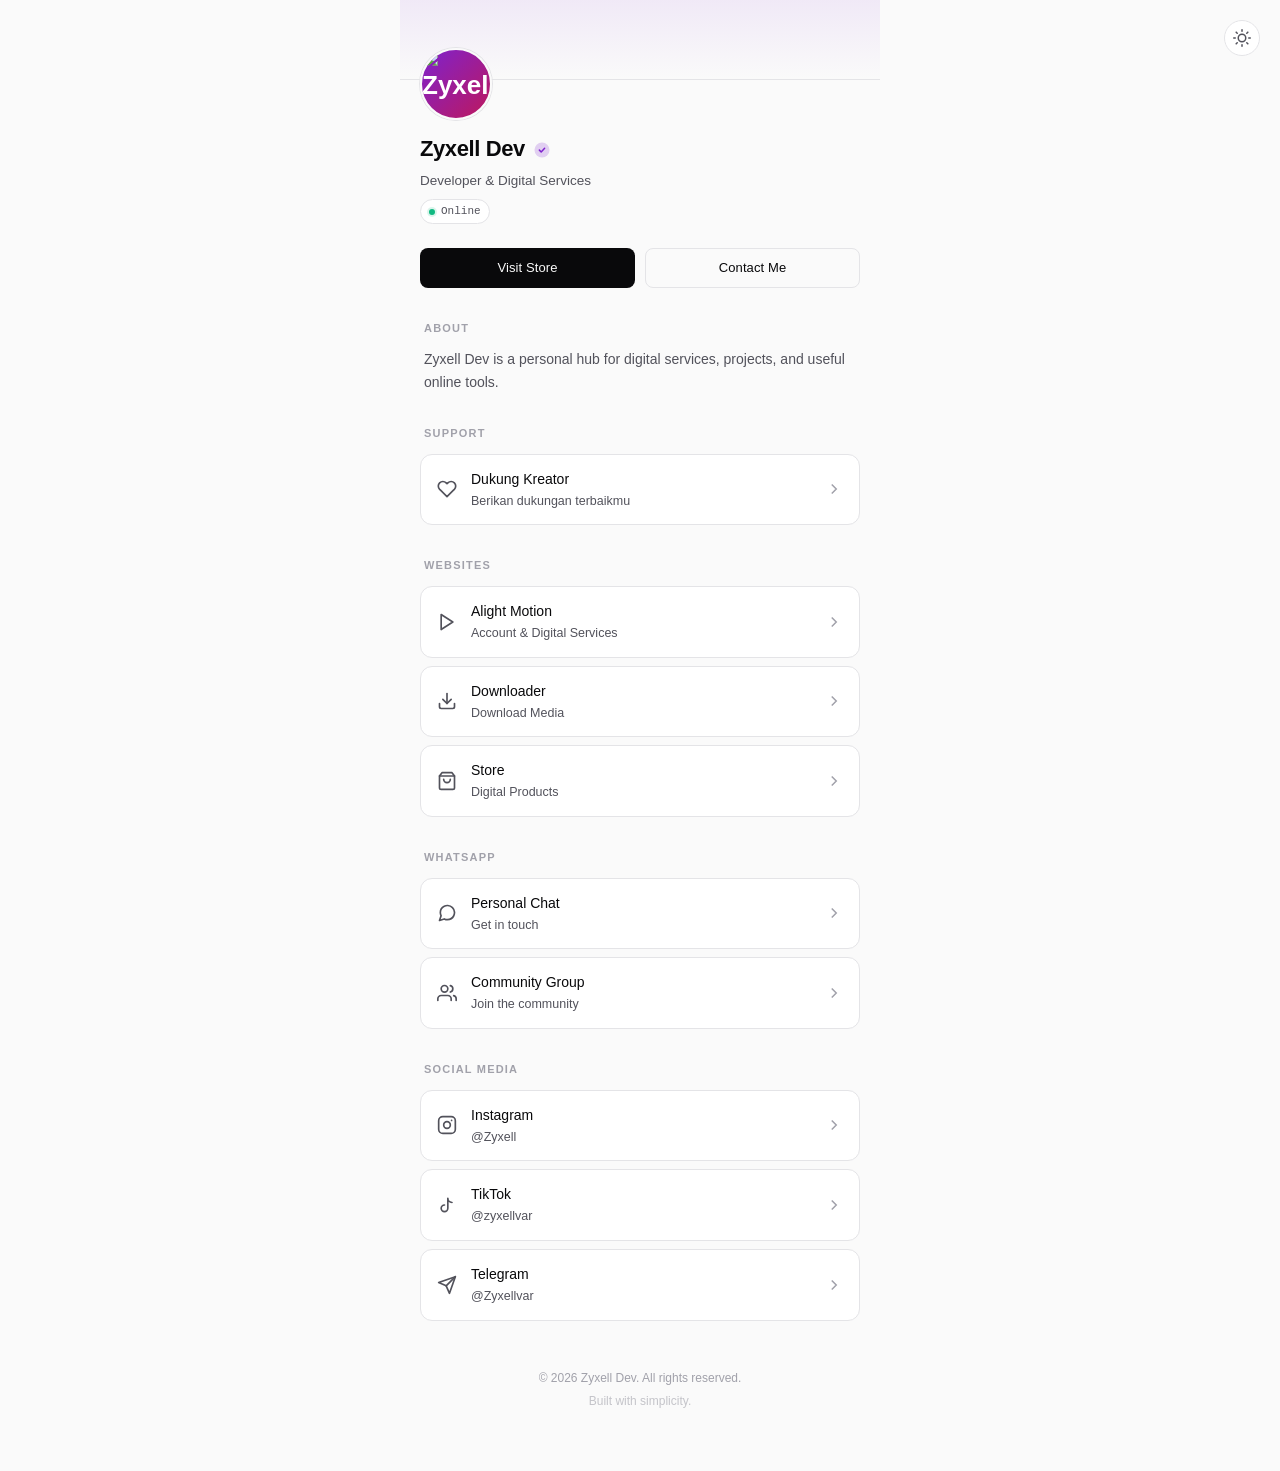
==== index.html @ 1bd7f2cb "Update index.html" ====
<!DOCTYPE html>
<html lang="en" data-theme="dark">
<head>
<meta charset="UTF-8">
<meta name="viewport" content="width=device-width, initial-scale=1.0">
<title>Zyxell Dev</title>

<!-- =========================================
     TAMBAHAN: META TAGS UNTUK PREVIEW LINK
     ========================================= -->
<meta property="og:type" content="website">
<meta property="og:url" content="https://zyxell.my.id">
<meta property="og:title" content="Zyxell Dev">
<meta property="og:description" content="Developer & Digital Services">
<!-- Menggunakan gambar dari URL avatar kamu. Bisa diganti dengan link gambar banner khusus jika ada -->
<meta property="og:image" content="https://raw.githubusercontent.com/ZrooPro/SaveDat2/main/uploads/20261031_175345_350_qildwmzv.jpg">

<!-- Twitter Card (Opsional) -->
<meta name="twitter:card" content="summary_large_image">
<meta name="twitter:title" content="Zyxell Dev">
<meta name="twitter:description" content="Developer & Digital Services">
<meta name="twitter:image" content="https://raw.githubusercontent.com/ZrooPro/SaveDat2/main/uploads/20261031_175345_350_qildwmzv.jpg">
<!-- ========================================= -->

<style>
  /* =========================================
     DESIGN TOKENS
     ========================================= */
  :root {
    --bg-base:       #09090b;
    --bg-surface:    #18181b; 
    --bg-hover:      #27272a;
    
    --border-color:  #27272a;
    --border-hover:  #3f3f46;
    
    --text-primary:  #f4f4f5;
    --text-secondary:#a1a1aa;
    --text-tertiary: #71717a;
    
    --accent-purple: #a855f7;
    --accent-pink:   #ec4899;
    --online-color:  #10b981;
    
    --font-sans:     -apple-system, BlinkMacSystemFont, "Segoe UI", Roboto, Helvetica, Arial, sans-serif;
    --font-mono:     ui-monospace, SFMono-Regular, Menlo, Monaco, Consolas, monospace;
    
    --radius-card:   12px;
    --radius-btn:    8px;
    
    --transition:    all 0.15s ease-out;
  }

  [data-theme="light"] {
    --bg-base:       #fafafa;
    --bg-surface:    #ffffff;
    --bg-hover:      #f4f4f5;
    
    --border-color:  #e4e4e7;
    --border-hover:  #d4d4d8;
    
    --text-primary:  #09090b;
    --text-secondary:#52525b;
    --text-tertiary: #a1a1aa;
    
    --accent-purple: #7e22ce;
    --accent-pink:   #be185d;
  }

  /* =========================================
     RESET & BASE
     ========================================= */
  *, *::before, *::after {
    box-sizing: border-box;
    margin: 0;
    padding: 0;
    -webkit-tap-highlight-color: transparent; 
  }

  body {
    font-family: var(--font-sans);
    background-color: var(--bg-base);
    color: var(--text-primary);
    line-height: 1.5;
    -webkit-font-smoothing: antialiased;
    -moz-osx-font-smoothing: grayscale;
    transition: background-color 0.3s ease, color 0.3s ease;
  }

  a { 
    text-decoration: none; 
    color: inherit; 
    cursor: pointer;
  }

  a:focus-visible, button:focus-visible {
    outline: none;
    box-shadow: 0 0 0 2px var(--bg-base), 0 0 0 4px var(--accent-purple);
  }

  /* =========================================
     LAYOUT
     ========================================= */
  .wrapper {
    max-width: 480px;
    margin: 0 auto;
    padding: 0 20px 60px;
  }

  /* =========================================
     THEME TOGGLE
     ========================================= */
  .theme-toggle {
    position: fixed;
    top: 20px;
    right: 20px;
    z-index: 100;
    width: 36px;
    height: 36px;
    display: flex;
    align-items: center;
    justify-content: center;
    background: var(--bg-surface);
    border: 1px solid var(--border-color);
    border-radius: 50%;
    color: var(--text-secondary);
    cursor: pointer;
    transition: var(--transition);
  }

  .theme-toggle:hover {
    color: var(--text-primary);
    border-color: var(--border-hover);
    background: var(--bg-hover);
  }

  .theme-toggle:active { transform: scale(0.92); }

  /* =========================================
     HEADER / PROFILE
     ========================================= */
  .header-banner {
    height: 80px;
    margin: 0 -20px;
    background: linear-gradient(180deg, rgba(168, 85, 247, 0.15) 0%, rgba(9, 9, 11, 0) 100%);
    border-bottom: 1px solid var(--border-color);
  }

  [data-theme="light"] .header-banner {
    background: linear-gradient(180deg, rgba(126, 34, 206, 0.08) 0%, rgba(250, 250, 250, 0) 100%);
  }

  .profile {
    margin-top: -32px;
    display: flex;
    flex-direction: column;
    position: relative;
  }

  .avatar-wrapper {
    position: relative;
    width: 72px;
    height: 72px;
    margin-bottom: 12px;
  }

  .avatar {
    width: 100%;
    height: 100%;
    border-radius: 50%;
    background: linear-gradient(135deg, var(--accent-purple), var(--accent-pink));
    display: flex;
    align-items: center;
    justify-content: center;
    font-size: 26px;
    font-weight: 600;
    color: white;
    border: 2px solid var(--bg-base);
    box-shadow: 0 0 0 1px var(--border-color);
    overflow: hidden; /* Memastikan gambar tidak keluar dari lingkaran */
  }

  /* CSS Tambahan untuk Gambar Avatar */
  .avatar img {
    width: 100%;
    height: 100%;
    object-fit: cover;
  }

  .profile-info {
    display: flex;
    flex-direction: column;
    gap: 6px;
    margin-bottom: 24px;
  }

  .name-row {
    display: flex;
    align-items: center;
    gap: 8px;
    flex-wrap: wrap;
  }

  .name {
    font-size: 22px;
    font-weight: 600;
    letter-spacing: -0.4px;
    color: var(--text-primary);
  }

  .icon-verified {
    color: var(--accent-purple);
    width: 18px;
    height: 18px;
    margin-top: 2px;
  }

  .role {
    font-size: 13.5px;
    color: var(--text-secondary);
    font-weight: 400;
  }

  .status-badge {
    display: inline-flex;
    align-items: center;
    gap: 6px;
    padding: 3px 8px;
    background: var(--bg-surface);
    border: 1px solid var(--border-color);
    border-radius: 100px;
    font-family: var(--font-mono);
    font-size: 11px;
    color: var(--text-secondary);
    width: fit-content;
    margin-top: 2px;
  }

  .status-dot {
    width: 6px;
    height: 6px;
    background-color: var(--online-color);
    border-radius: 50%;
    box-shadow: 0 0 0 2px rgba(16, 185, 129, 0.15);
    animation: pulse 2s infinite;
  }

  @keyframes pulse {
    0% { box-shadow: 0 0 0 0 rgba(16, 185, 129, 0.3); }
    70% { box-shadow: 0 0 0 4px rgba(16, 185, 129, 0); }
    100% { box-shadow: 0 0 0 0 rgba(16, 185, 129, 0); }
  }

  .action-buttons {
    display: grid;
    grid-template-columns: 1fr 1fr;
    gap: 10px;
  }

  .btn {
    display: inline-flex;
    align-items: center;
    justify-content: center;
    height: 40px;
    font-size: 13px;
    font-weight: 500;
    border-radius: var(--radius-btn);
    transition: var(--transition);
    cursor: pointer;
    letter-spacing: 0.1px;
  }

  .btn:active { transform: scale(0.97); }

  .btn-primary {
    background: var(--text-primary);
    color: var(--bg-base);
    border: 1px solid transparent;
  }
  
  .btn-primary:hover { opacity: 0.9; }

  .btn-secondary {
    background: transparent;
    color: var(--text-primary);
    border: 1px solid var(--border-color);
  }

  .btn-secondary:hover {
    background: var(--bg-surface);
    border-color: var(--border-hover);
  }

  /* =========================================
     SECTIONS & CARDS
     ========================================= */
  .section { margin-top: 32px; }

  .section-title {
    font-size: 11px;
    font-weight: 600;
    text-transform: uppercase;
    letter-spacing: 1.2px;
    color: var(--text-tertiary);
    margin-bottom: 12px;
    padding-left: 4px;
  }

  .about-text {
    font-size: 14px;
    line-height: 1.6;
    color: var(--text-secondary);
    padding: 0 4px;
  }

  .list-group {
    display: flex;
    flex-direction: column;
    gap: 8px;
  }

  .list-item {
    display: flex;
    align-items: center;
    padding: 14px 16px;
    background: var(--bg-surface);
    border: 1px solid var(--border-color);
    border-radius: var(--radius-card);
    transition: var(--transition);
    cursor: pointer;
  }

  .list-item:hover {
    background: var(--bg-hover);
    border-color: var(--border-hover);
    transform: translateY(-1px);
  }

  .list-item:active { transform: scale(0.98) translateY(0); }

  .item-icon {
    display: flex;
    align-items: center;
    justify-content: center;
    width: 20px;
    height: 20px;
    margin-right: 14px;
    color: var(--text-secondary);
    transition: var(--transition);
  }

  .list-item:hover .item-icon { color: var(--text-primary); }

  .item-content {
    flex: 1;
    display: flex;
    flex-direction: column;
  }

  .item-title {
    font-size: 14px;
    font-weight: 500;
    color: var(--text-primary);
  }

  .item-desc {
    font-size: 12.5px;
    color: var(--text-secondary);
    margin-top: 2px;
  }

  .item-arrow {
    color: var(--text-tertiary);
    margin-left: 12px;
    transition: var(--transition);
  }

  .list-item:hover .item-arrow {
    color: var(--text-primary);
    transform: translateX(2px);
  }

  /* =========================================
     FOOTER
     ========================================= */
  .footer {
    margin-top: 48px;
    text-align: center;
    font-size: 12px;
    color: var(--text-tertiary);
    line-height: 1.6;
  }

  @media (prefers-reduced-motion: reduce) {
    * { transition: none !important; animation: none !important; }
  }
</style>
</head>
<body>

  <button class="theme-toggle" id="themeToggle" aria-label="Toggle theme">
    <svg id="themeIcon" width="18" height="18" viewBox="0 0 24 24" fill="none" stroke="currentColor" stroke-width="2" stroke-linecap="round" stroke-linejoin="round">
      <path d="M21 12.79A9 9 0 1 1 11.21 3 7 7 0 0 0 21 12.79z"/>
    </svg>
  </button>

  <div class="wrapper">
    
    <!-- PROFILE HEADER -->
    <div class="header-banner"></div>
    
    <header class="profile">
      <div class="avatar-wrapper">
        <div class="avatar" id="profileAvatar">Z</div>
      </div>
      
      <div class="profile-info">
        <div class="name-row">
          <h1 class="name" id="profileName">Zyxell Dev</h1>
          <svg class="icon-verified" viewBox="0 0 24 24" fill="none" aria-label="Verified">
            <circle cx="12" cy="12" r="10" fill="currentColor" opacity="0.2"/>
            <path d="M8.5 12.2l2.4 2.4 4.6-4.8" stroke="currentColor" stroke-width="2" stroke-linecap="round" stroke-linejoin="round"/>
          </svg>
        </div>
        
        <p class="role" id="profileRole">Developer &amp; Digital Services</p>
        
        <div class="status-badge">
          <span class="status-dot"></span>
          <span id="profileStatus">Online</span>
        </div>
      </div>

      <!-- TOMBOL PROFIL -->
      <div class="action-buttons">
        <a href="#" target="_blank" rel="noopener noreferrer" class="btn btn-primary" id="profileStoreLink">Visit Store</a>
        <a href="#" target="_blank" rel="noopener noreferrer" class="btn btn-secondary" id="profileContactLink">Contact Me</a>
      </div>
    </header>

    <!-- 1. ABOUT -->
    <section class="section">
      <h2 class="section-title">About</h2>
      <p class="about-text">
        Zyxell Dev is a personal hub for digital services, projects, and useful online tools.
      </p>
    </section>

    <!-- 2. SUPPORT (TAMBAHAN SECTION BARU) -->
    <section class="section">
      <h2 class="section-title">Support</h2>
      <div class="list-group">
        
        <a href="https://zyxellvar.my.id" target="_blank" rel="noopener noreferrer" class="list-item">
          <div class="item-icon">
            <svg width="20" height="20" viewBox="0 0 24 24" fill="none" stroke="currentColor" stroke-width="2" stroke-linecap="round" stroke-linejoin="round">
              <path d="M20.84 4.61a5.5 5.5 0 0 0-7.78 0L12 5.67l-1.06-1.06a5.5 5.5 0 0 0-7.78 7.78l1.06 1.06L12 21.23l7.78-7.78 1.06-1.06a5.5 5.5 0 0 0 0-7.78z"/>
            </svg>
          </div>
          <div class="item-content">
            <span class="item-title">Dukung Kreator</span>
            <span class="item-desc">Berikan dukungan terbaikmu</span>
          </div>
          <svg class="item-arrow" width="18" height="18" viewBox="0 0 24 24" fill="none" stroke="currentColor" stroke-width="2">
            <path d="M9 18l6-6-6-6"/>
          </svg>
        </a>

      </div>
    </section>

    <!-- 3. WEBSITES -->
    <section class="section">
      <h2 class="section-title">Websites</h2>
      <div class="list-group">
        
        <!-- GANTI LINK ALIGHT MOTION -->
        <a href="https://alight-bulk.vercel.app" target="_blank" rel="noopener noreferrer" class="list-item">
          <div class="item-icon"><svg width="20" height="20" viewBox="0 0 24 24" fill="none" stroke="currentColor" stroke-width="2" stroke-linecap="round" stroke-linejoin="round"><polygon points="5 3 19 12 5 21 5 3"/></svg></div>
          <div class="item-content">
            <span class="item-title">Alight Motion</span>
            <span class="item-desc">Account &amp; Digital Services</span>
          </div>
          <svg class="item-arrow" width="18" height="18" viewBox="0 0 24 24" fill="none" stroke="currentColor" stroke-width="2"><path d="M9 18l6-6-6-6"/></svg>
        </a>

        <!-- GANTI LINK DOWNLOADER -->
        <a href="https://zyxellvar.vercel.app" target="_blank" rel="noopener noreferrer" class="list-item">
          <div class="item-icon"><svg width="20" height="20" viewBox="0 0 24 24" fill="none" stroke="currentColor" stroke-width="2" stroke-linecap="round" stroke-linejoin="round"><path d="M21 15v4a2 2 0 0 1-2 2H5a2 2 0 0 1-2-2v-4"/><polyline points="7 10 12 15 17 10"/><line x1="12" y1="15" x2="12" y2="3"/></svg></div>
          <div class="item-content">
            <span class="item-title">Downloader</span>
            <span class="item-desc">Download Media</span>
          </div>
          <svg class="item-arrow" width="18" height="18" viewBox="0 0 24 24" fill="none" stroke="currentColor" stroke-width="2"><path d="M9 18l6-6-6-6"/></svg>
        </a>

        <!-- GANTI LINK STORE -->
        <a href="https://ayven.my.id" target="_blank" rel="noopener noreferrer" class="list-item">
          <div class="item-icon"><svg width="20" height="20" viewBox="0 0 24 24" fill="none" stroke="currentColor" stroke-width="2" stroke-linecap="round" stroke-linejoin="round"><path d="M6 2L3 6v14a2 2 0 0 0 2 2h14a2 2 0 0 0 2-2V6l-3-4z"/><line x1="3" y1="6" x2="21" y2="6"/><path d="M16 10a4 4 0 0 1-8 0"/></svg></div>
          <div class="item-content">
            <span class="item-title">Store</span>
            <span class="item-desc">Digital Products</span>
          </div>
          <svg class="item-arrow" width="18" height="18" viewBox="0 0 24 24" fill="none" stroke="currentColor" stroke-width="2"><path d="M9 18l6-6-6-6"/></svg>
        </a>
      </div>
    </section>

    <!-- 4. WHATSAPP -->
    <section class="section">
      <h2 class="section-title">WhatsApp</h2>
      <div class="list-group">
        
        <!-- GANTI LINK PERSONAL CHAT -->
        <a href="https://wa.me/6285182290703" target="_blank" rel="noopener noreferrer" class="list-item">
          <div class="item-icon"><svg width="20" height="20" viewBox="0 0 24 24" fill="none" stroke="currentColor" stroke-width="2" stroke-linecap="round" stroke-linejoin="round"><path d="M21 11.5a8.38 8.38 0 0 1-.9 3.8 8.5 8.5 0 0 1-7.6 4.7 8.38 8.38 0 0 1-3.8-.9L3 21l1.9-5.7a8.38 8.38 0 0 1-.9-3.8 8.5 8.5 0 0 1 4.7-7.6 8.38 8.38 0 0 1 3.8-.9h.5a8.48 8.48 0 0 1 8 8v.5z"/></svg></div>
          <div class="item-content">
            <span class="item-title">Personal Chat</span>
            <span class="item-desc">Get in touch</span>
          </div>
          <svg class="item-arrow" width="18" height="18" viewBox="0 0 24 24" fill="none" stroke="currentColor" stroke-width="2"><path d="M9 18l6-6-6-6"/></svg>
        </a>

        <!-- GANTI LINK COMMUNITY GROUP -->
        <a href="https://chat.whatsapp.com/GZzZcCyx0iBHkY6ZOeHhuX?s=cl&p=a&mlu=4&ilr=4&iam=2" target="_blank" rel="noopener noreferrer" class="list-item">
          <div class="item-icon"><svg width="20" height="20" viewBox="0 0 24 24" fill="none" stroke="currentColor" stroke-width="2" stroke-linecap="round" stroke-linejoin="round"><path d="M17 21v-2a4 4 0 0 0-4-4H5a4 4 0 0 0-4 4v2"/><circle cx="9" cy="7" r="4"/><path d="M23 21v-2a4 4 0 0 0-3-3.87"/><path d="M16 3.13a4 4 0 0 1 0 7.75"/></svg></div>
          <div class="item-content">
            <span class="item-title">Community Group</span>
            <span class="item-desc">Join the community</span>
          </div>
          <svg class="item-arrow" width="18" height="18" viewBox="0 0 24 24" fill="none" stroke="currentColor" stroke-width="2"><path d="M9 18l6-6-6-6"/></svg>
        </a>
      </div>
    </section>

    <!-- 5. SOCIAL MEDIA -->
    <section class="section">
      <h2 class="section-title">Social Media</h2>
      <div class="list-group">
        
        <!-- GANTI LINK INSTAGRAM -->
        <a href="https://www.instagram.com/zyxellvar?srtk=cW1iMnZoY2cxa2Ix" target="_blank" rel="noopener noreferrer" class="list-item">
          <div class="item-icon"><svg width="20" height="20" viewBox="0 0 24 24" fill="none" stroke="currentColor" stroke-width="2" stroke-linecap="round" stroke-linejoin="round"><rect x="2" y="2" width="20" height="20" rx="5"/><circle cx="12" cy="12" r="4"/><line x1="17.5" y1="6.5" x2="17.51" y2="6.5"/></svg></div>
          <div class="item-content">
            <span class="item-title">Instagram</span>
            <span class="item-desc">@Zyxell</span>
          </div>
          <svg class="item-arrow" width="18" height="18" viewBox="0 0 24 24" fill="none" stroke="currentColor" stroke-width="2"><path d="M9 18l6-6-6-6"/></svg>
        </a>

        <!-- GANTI LINK TIKTOK -->
        <a href="https://www.tiktok.com/@zyxellvar?_r=1&_t=ZS-9B1EWlFnBgo" target="_blank" rel="noopener noreferrer" class="list-item">
          <div class="item-icon"><svg width="20" height="20" viewBox="0 0 24 24" fill="none" stroke="currentColor" stroke-width="2" stroke-linecap="round" stroke-linejoin="round"><path d="M9 12a4 4 0 1 0 4 4V4a5 5 0 0 0 5 5"/></svg></div>
          <div class="item-content">
            <span class="item-title">TikTok</span>
            <span class="item-desc">@zyxellvar</span>
          </div>
          <svg class="item-arrow" width="18" height="18" viewBox="0 0 24 24" fill="none" stroke="currentColor" stroke-width="2"><path d="M9 18l6-6-6-6"/></svg>
        </a>

        <!-- GANTI LINK TELEGRAM -->
        <a href="https://t.me/Zyxelvar" target="_blank" rel="noopener noreferrer" class="list-item">
          <div class="item-icon"><svg width="20" height="20" viewBox="0 0 24 24" fill="none" stroke="currentColor" stroke-width="2" stroke-linecap="round" stroke-linejoin="round"><line x1="22" y1="2" x2="11" y2="13"/><polygon points="22 2 15 22 11 13 2 9 22 2"/></svg></div>
          <div class="item-content">
            <span class="item-title">Telegram</span>
            <span class="item-desc">@Zyxellvar</span>
          </div>
          <svg class="item-arrow" width="18" height="18" viewBox="0 0 24 24" fill="none" stroke="currentColor" stroke-width="2"><path d="M9 18l6-6-6-6"/></svg>
        </a>
      </div>
    </section>

    <!-- FOOTER -->
    <footer class="footer">
      <div>&copy; 2026 Zyxell Dev. All rights reserved.</div>
      <div style="margin-top: 4px; opacity: 0.6;">Built with simplicity.</div>
    </footer>

  </div>

  <script>
    /* =========================================
       KONFIGURASI PROFIL (UBAH DATA DI SINI)
       ========================================= */
    const PROFILE_CONFIG = {
      // Jika ingin pakai gambar, isi link gambar di bawah ini. 
      // Contoh: "https://linkgambar.com/foto.jpg"
      // Jika ingin pakai huruf inisial saja, kosongkan ("").

      avatarUrl: "https://raw.githubusercontent.com/ZrooPro/SaveDat2/main/uploads/20261031_175345_350_qildwmzv.jpg", 
      
      avatarInitial: "Z", // Huruf cadangan jika avatarUrl kosong
      name: "Zyxell Dev",
      role: "Developer & Digital Services",
      status: "Online",
      storeLink: "https://ayven.my.id",
      contactLink: "https://wa.me/6285182290703"
    };

    // Fungsi untuk menerapkan konfigurasi ke HTML
    const avatarElement = document.getElementById('profileAvatar');
    
    // Cek apakah user mengisi URL gambar
    if (PROFILE_CONFIG.avatarUrl && PROFILE_CONFIG.avatarUrl.trim() !== "") {
      avatarElement.innerHTML = `<img src="${PROFILE_CONFIG.avatarUrl}" alt="${PROFILE_CONFIG.name}">`;
    } else {
      avatarElement.textContent = PROFILE_CONFIG.avatarInitial;
    }

    document.getElementById('profileName').textContent = PROFILE_CONFIG.name;
    document.getElementById('profileRole').textContent = PROFILE_CONFIG.role;
    document.getElementById('profileStatus').textContent = PROFILE_CONFIG.status;
    document.getElementById('profileStoreLink').href = PROFILE_CONFIG.storeLink;
    document.getElementById('profileContactLink').href = PROFILE_CONFIG.contactLink;


    /* =========================================
       LOGIKA TEMA TERANG / GELAP
       ========================================= */
    const root = document.documentElement;
    const toggleBtn = document.getElementById('themeToggle');
    const icon = document.getElementById('themeIcon');
    
    const moonPath = '<path d="M21 12.79A9 9 0 1 1 11.21 3 7 7 0 0 0 21 12.79z"/>';
    const sunPath = '<circle cx="12" cy="12" r="5"/><line x1="12" y1="1" x2="12" y2="3"/><line x1="12" y1="21" x2="12" y2="23"/><line x1="4.22" y1="4.22" x2="5.64" y2="5.64"/><line x1="18.36" y1="18.36" x2="19.78" y2="19.78"/><line x1="1" y1="12" x2="3" y2="12"/><line x1="21" y1="12" x2="23" y2="12"/><line x1="4.22" y1="19.78" x2="5.64" y2="18.36"/><line x1="18.36" y1="5.64" x2="19.78" y2="4.22"/>';

    const getPreferredTheme = () => {
      const saved = localStorage.getItem('theme');
      if (saved) return saved;
      return window.matchMedia('(prefers-color-scheme: light)').matches ? 'light' : 'dark';
    };

    const setTheme = (theme) => {
      root.setAttribute('data-theme', theme);
      localStorage.setItem('theme', theme);
      icon.innerHTML = theme === 'dark' ? moonPath : sunPath;
    };

    setTheme(getPreferredTheme());

    toggleBtn.addEventListener('click', () => {
      const current = root.getAttribute('data-theme');
      setTheme(current === 'dark' ? 'light' : 'dark');
    });
  </script>
</body>
</html>
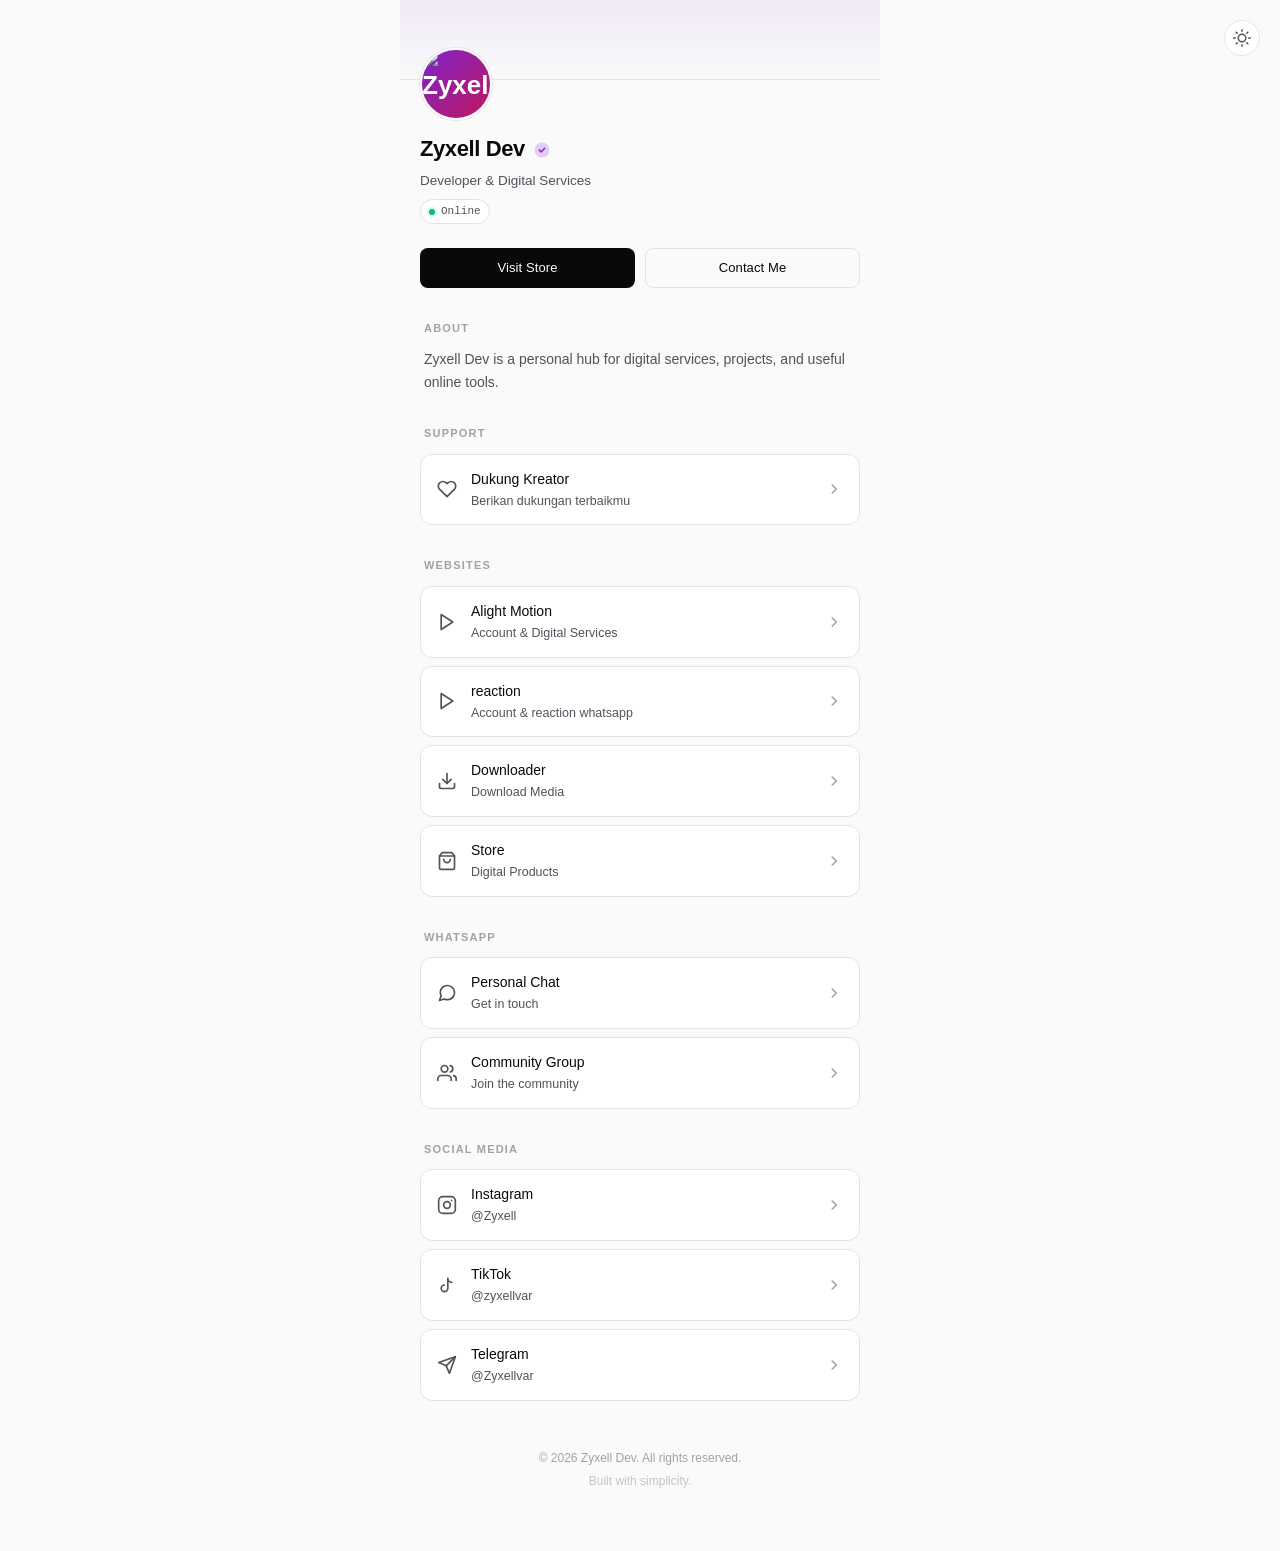
==== commit 887ce9b8: "Update index.html" ====
--- a/index.html
+++ b/index.html
@@ -13,13 +13,13 @@
 <meta property="og:title" content="Zyxell Dev">
 <meta property="og:description" content="Developer & Digital Services">
 <!-- Menggunakan gambar dari URL avatar kamu. Bisa diganti dengan link gambar banner khusus jika ada -->
-<meta property="og:image" content="https://raw.githubusercontent.com/ZrooPro/SaveDat2/main/uploads/20261031_175345_350_qildwmzv.jpg">
+<meta property="og:image" content="https://raw.githubusercontent.com/ZrooPro/SaveDat1/main/uploads/20261114_195124_684_l2dksy3l.jpg">
 
 <!-- Twitter Card (Opsional) -->
 <meta name="twitter:card" content="summary_large_image">
 <meta name="twitter:title" content="Zyxell Dev">
 <meta name="twitter:description" content="Developer & Digital Services">
-<meta name="twitter:image" content="https://raw.githubusercontent.com/ZrooPro/SaveDat2/main/uploads/20261031_175345_350_qildwmzv.jpg">
+<meta name="twitter:image" content="https://raw.githubusercontent.com/ZrooPro/SaveDat1/main/uploads/20261114_195124_684_l2dksy3l.jpg">
 <!-- ========================================= -->
 
 <style>
@@ -484,6 +484,15 @@
           <svg class="item-arrow" width="18" height="18" viewBox="0 0 24 24" fill="none" stroke="currentColor" stroke-width="2"><path d="M9 18l6-6-6-6"/></svg>
         </a>
 
+        <a href="https://zyreact.my.id/" target="_blank" rel="noopener noreferrer" class="list-item">
+          <div class="item-icon"><svg width="20" height="20" viewBox="0 0 24 24" fill="none" stroke="currentColor" stroke-width="2" stroke-linecap="round" stroke-linejoin="round"><polygon points="5 3 19 12 5 21 5 3"/></svg></div>
+          <div class="item-content">
+            <span class="item-title">reaction</span>
+            <span class="item-desc">Account &amp; reaction whatsapp</span>
+          </div>
+          <svg class="item-arrow" width="18" height="18" viewBox="0 0 24 24" fill="none" stroke="currentColor" stroke-width="2"><path d="M9 18l6-6-6-6"/></svg>
+        </a>
+
         <!-- GANTI LINK DOWNLOADER -->
         <a href="https://zyxellvar.vercel.app" target="_blank" rel="noopener noreferrer" class="list-item">
           <div class="item-icon"><svg width="20" height="20" viewBox="0 0 24 24" fill="none" stroke="currentColor" stroke-width="2" stroke-linecap="round" stroke-linejoin="round"><path d="M21 15v4a2 2 0 0 1-2 2H5a2 2 0 0 1-2-2v-4"/><polyline points="7 10 12 15 17 10"/><line x1="12" y1="15" x2="12" y2="3"/></svg></div>
@@ -587,7 +596,7 @@
       // Contoh: "https://linkgambar.com/foto.jpg"
       // Jika ingin pakai huruf inisial saja, kosongkan ("").
 
-      avatarUrl: "https://raw.githubusercontent.com/ZrooPro/SaveDat2/main/uploads/20261031_175345_350_qildwmzv.jpg", 
+      avatarUrl: "https://raw.githubusercontent.com/ZrooPro/SaveDat1/main/uploads/20261114_195124_684_l2dksy3l.jpg", 
       
       avatarInitial: "Z", // Huruf cadangan jika avatarUrl kosong
       name: "Zyxell Dev",
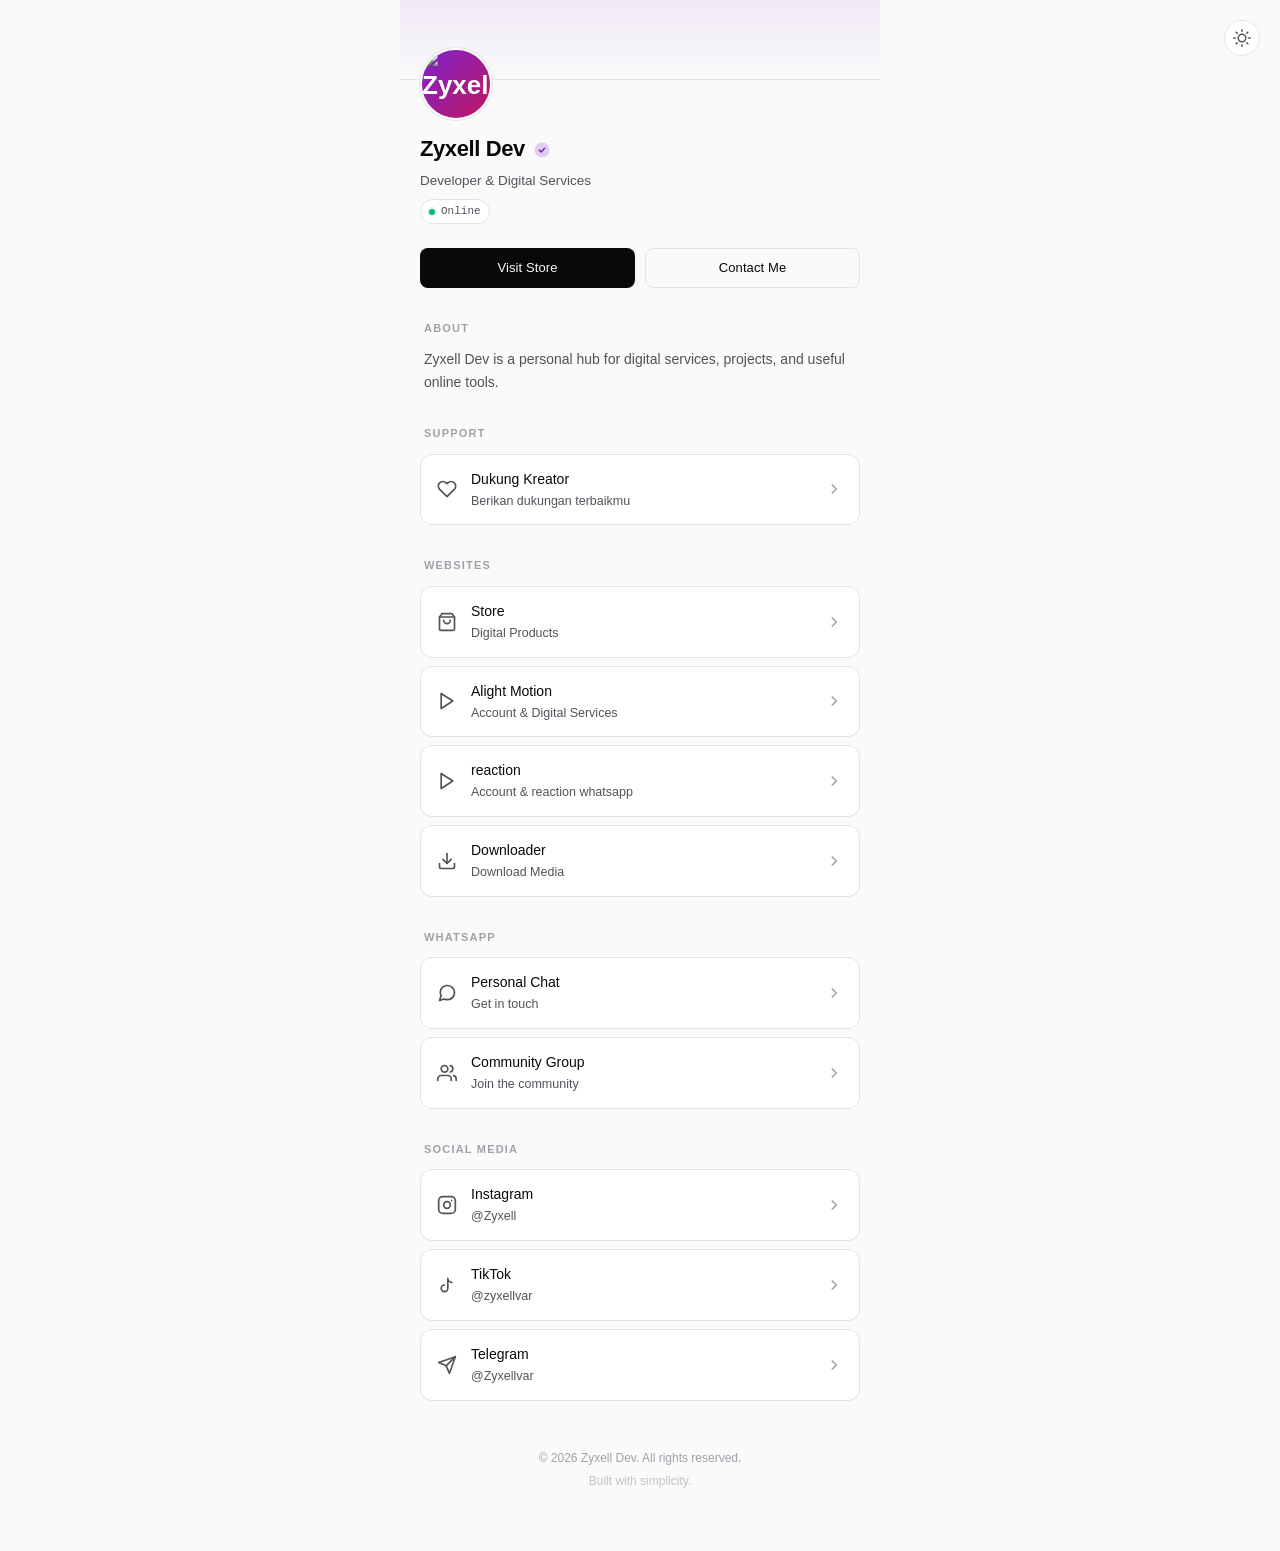
==== commit bcc74561: "Update index.html" ====
--- a/index.html
+++ b/index.html
@@ -473,7 +473,17 @@
     <section class="section">
       <h2 class="section-title">Websites</h2>
       <div class="list-group">
-        
+
+        <!-- GANTI LINK STORE -->
+        <a href="https://ayven.my.id" target="_blank" rel="noopener noreferrer" class="list-item">
+          <div class="item-icon"><svg width="20" height="20" viewBox="0 0 24 24" fill="none" stroke="currentColor" stroke-width="2" stroke-linecap="round" stroke-linejoin="round"><path d="M6 2L3 6v14a2 2 0 0 0 2 2h14a2 2 0 0 0 2-2V6l-3-4z"/><line x1="3" y1="6" x2="21" y2="6"/><path d="M16 10a4 4 0 0 1-8 0"/></svg></div>
+          <div class="item-content">
+            <span class="item-title">Store</span>
+            <span class="item-desc">Digital Products</span>
+          </div>
+          <svg class="item-arrow" width="18" height="18" viewBox="0 0 24 24" fill="none" stroke="currentColor" stroke-width="2"><path d="M9 18l6-6-6-6"/></svg>
+        </a>
+           
         <!-- GANTI LINK ALIGHT MOTION -->
         <a href="https://alight-bulk.vercel.app" target="_blank" rel="noopener noreferrer" class="list-item">
           <div class="item-icon"><svg width="20" height="20" viewBox="0 0 24 24" fill="none" stroke="currentColor" stroke-width="2" stroke-linecap="round" stroke-linejoin="round"><polygon points="5 3 19 12 5 21 5 3"/></svg></div>
@@ -499,16 +509,6 @@
           <div class="item-content">
             <span class="item-title">Downloader</span>
             <span class="item-desc">Download Media</span>
-          </div>
-          <svg class="item-arrow" width="18" height="18" viewBox="0 0 24 24" fill="none" stroke="currentColor" stroke-width="2"><path d="M9 18l6-6-6-6"/></svg>
-        </a>
-
-        <!-- GANTI LINK STORE -->
-        <a href="https://ayven.my.id" target="_blank" rel="noopener noreferrer" class="list-item">
-          <div class="item-icon"><svg width="20" height="20" viewBox="0 0 24 24" fill="none" stroke="currentColor" stroke-width="2" stroke-linecap="round" stroke-linejoin="round"><path d="M6 2L3 6v14a2 2 0 0 0 2 2h14a2 2 0 0 0 2-2V6l-3-4z"/><line x1="3" y1="6" x2="21" y2="6"/><path d="M16 10a4 4 0 0 1-8 0"/></svg></div>
-          <div class="item-content">
-            <span class="item-title">Store</span>
-            <span class="item-desc">Digital Products</span>
           </div>
           <svg class="item-arrow" width="18" height="18" viewBox="0 0 24 24" fill="none" stroke="currentColor" stroke-width="2"><path d="M9 18l6-6-6-6"/></svg>
         </a>
@@ -531,7 +531,7 @@
         </a>
 
         <!-- GANTI LINK COMMUNITY GROUP -->
-        <a href="https://chat.whatsapp.com/GZzZcCyx0iBHkY6ZOeHhuX?s=cl&p=a&mlu=4&ilr=4&iam=2" target="_blank" rel="noopener noreferrer" class="list-item">
+        <a href="https://whatsapp.com/channel/0029VbCxvIN2Jl8BEre7xj2q" target="_blank" rel="noopener noreferrer" class="list-item">
           <div class="item-icon"><svg width="20" height="20" viewBox="0 0 24 24" fill="none" stroke="currentColor" stroke-width="2" stroke-linecap="round" stroke-linejoin="round"><path d="M17 21v-2a4 4 0 0 0-4-4H5a4 4 0 0 0-4 4v2"/><circle cx="9" cy="7" r="4"/><path d="M23 21v-2a4 4 0 0 0-3-3.87"/><path d="M16 3.13a4 4 0 0 1 0 7.75"/></svg></div>
           <div class="item-content">
             <span class="item-title">Community Group</span>
